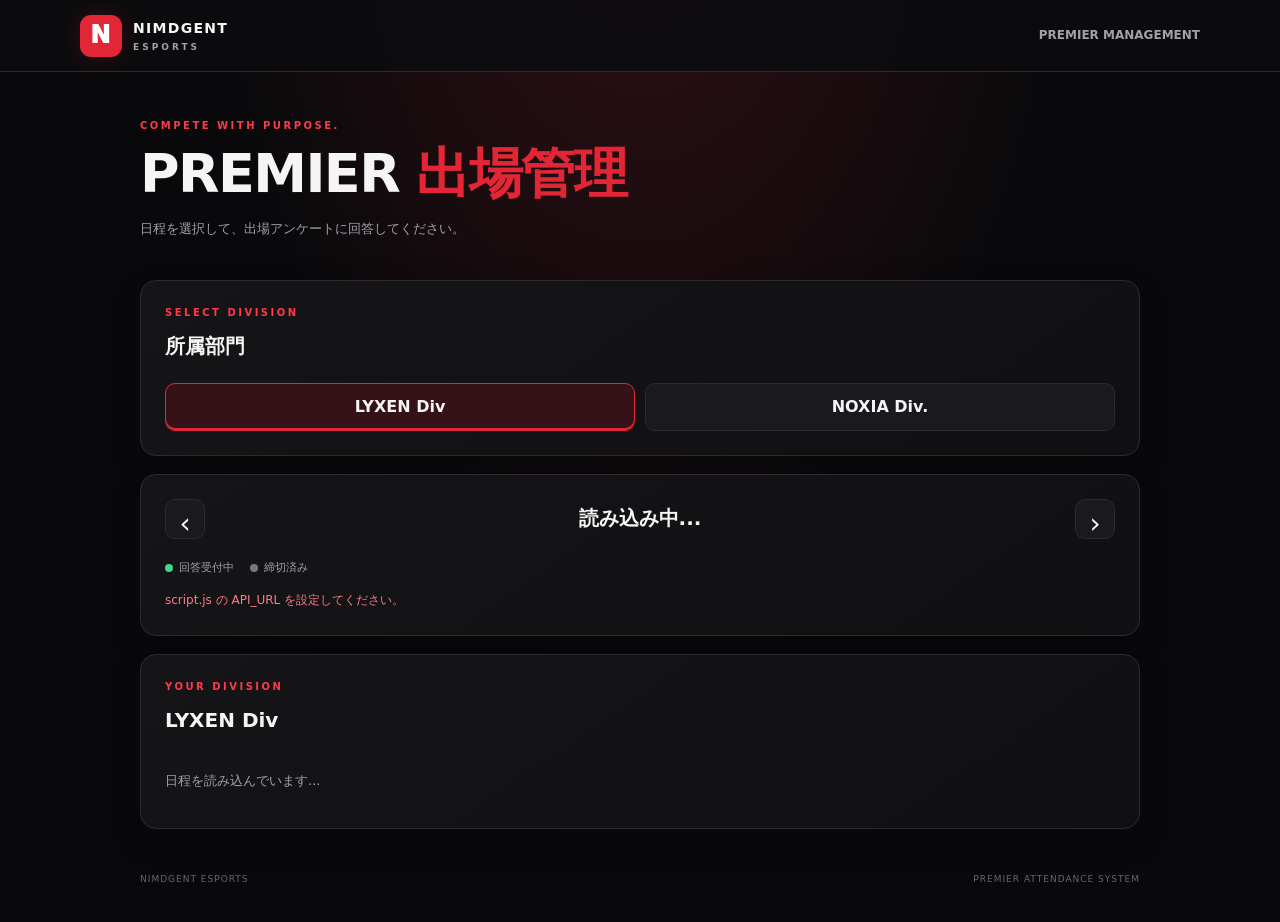
==== index.html @ 11daa6f7 "Add files via upload" ====
<!DOCTYPE html>
<html lang="ja">
<head>
  <meta charset="UTF-8">
  <meta name="viewport" content="width=device-width, initial-scale=1">
  <meta name="theme-color" content="#0a0a0c">
  <meta name="description" content="Nimdgent Esports PREMIER 出場管理">
  <title>PREMIER | Nimdgent Esports</title>
  <link rel="stylesheet" href="style.css">
</head>
<body>
  <header class="site-header">
    <a class="brand" href="index.html">
      <span class="brand-mark">N</span>
      <span>NIMDGENT <small>ESPORTS</small></span>
    </a>
    <span class="header-label">PREMIER MANAGEMENT</span>
  </header>

  <main class="container">
    <section class="hero">
      <p class="eyebrow">COMPETE WITH PURPOSE.</p>
      <h1>PREMIER <span>出場管理</span></h1>
      <p class="muted">日程を選択して、出場アンケートに回答してください。</p>
    </section>

    <section class="panel">
      <div class="section-heading">
        <div>
          <p class="eyebrow">SELECT DIVISION</p>
          <h2>所属部門</h2>
        </div>
      </div>
      <div class="division-tabs">
        <button class="division-tab active" data-team="LYXEN Div">LYXEN Div</button>
        <button class="division-tab" data-team="NOXIA Div.">NOXIA Div.</button>
      </div>
    </section>

    <section class="panel">
      <div class="calendar-top">
        <button id="prevMonth" class="icon-button" aria-label="前の月">‹</button>
        <h2 id="monthTitle">読み込み中...</h2>
        <button id="nextMonth" class="icon-button" aria-label="次の月">›</button>
      </div>
      <div class="calendar-legend">
        <span><i class="legend-dot open"></i>回答受付中</span>
        <span><i class="legend-dot closed"></i>締切済み</span>
      </div>
      <div class="calendar-grid" id="calendar">
        <div class="loading">日程を読み込んでいます...</div>
      </div>
      <div id="calendarMessage" class="message" aria-live="polite"></div>
    </section>

    <section class="panel">
      <div class="section-heading">
        <div>
          <p class="eyebrow">YOUR DIVISION</p>
          <h2 id="teamHeading">LYXEN Div</h2>
        </div>
      </div>
      <div id="eventList" class="event-list">
        <p class="muted">日程を読み込んでいます...</p>
      </div>
    </section>

    <footer class="footer">
      <span>NIMDGENT ESPORTS</span>
      <span>PREMIER ATTENDANCE SYSTEM</span>
    </footer>
  </main>

  <script src="script.js"></script>
</body>
</html>
---- style.css ----
:root {
  color-scheme: dark;
  --bg: #09090b;
  --panel: #121215;
  --panel-2: #19191e;
  --line: #2b2b31;
  --red: #e32636;
  --red-hover: #ff394a;
  --text: #f5f5f6;
  --muted: #a1a1aa;
  --green: #45d483;
  --radius: 16px;
}

* { box-sizing: border-box; }

body {
  margin: 0;
  background:
    radial-gradient(ellipse at 50% -20%, #351015 0, transparent 48%),
    var(--bg);
  color: var(--text);
  font-family: Inter, "Noto Sans JP", system-ui, sans-serif;
  line-height: 1.65;
  min-height: 100vh;
}

button, input, select, textarea { font: inherit; }
button, a { -webkit-tap-highlight-color: transparent; }
a { color: inherit; text-decoration: none; }

.site-header {
  min-height: 72px;
  padding: 14px max(22px, calc((100vw - 1120px) / 2));
  display: flex;
  align-items: center;
  justify-content: space-between;
  gap: 16px;
  border-bottom: 1px solid var(--line);
  background: #0b0b0deF;
}

.brand {
  display: flex;
  align-items: center;
  gap: 11px;
  font-size: 14px;
  font-weight: 900;
  letter-spacing: 1.3px;
}

.brand small {
  display: block;
  color: var(--muted);
  font-size: 9px;
  letter-spacing: 3px;
}

.brand-mark {
  display: grid;
  place-items: center;
  width: 42px;
  height: 42px;
  border-radius: 11px;
  background: var(--red);
  color: white;
  font-size: 24px;
  font-weight: 1000;
  box-shadow: 0 0 24px #e3263630;
}

.header-label, .back-link {
  color: var(--muted);
  font-size: 12px;
  font-weight: 700;
}

.container {
  width: min(100% - 32px, 1000px);
  margin: 0 auto;
}

.narrow { max-width: 650px; }

.hero { padding: 46px 0 28px; }

.eyebrow {
  margin: 0 0 8px;
  color: var(--red-hover);
  font-size: 10px;
  font-weight: 900;
  letter-spacing: 2.5px;
}

h1 {
  margin: 0;
  font-size: clamp(32px, 6vw, 54px);
  line-height: 1.15;
  letter-spacing: -1.6px;
}

h1 span { color: var(--red); }
h2 { margin: 0; font-size: 20px; }
h3 { margin: 0; font-size: 16px; }

.muted { color: var(--muted); font-size: 13px; }

.panel {
  margin-bottom: 18px;
  padding: 24px;
  border: 1px solid var(--line);
  border-radius: var(--radius);
  background: linear-gradient(145deg, #151518, #101013);
  box-shadow: 0 12px 35px #00000020;
}

.section-heading {
  display: flex;
  align-items: center;
  justify-content: space-between;
  gap: 14px;
  margin-bottom: 20px;
}

.division-tabs {
  display: grid;
  grid-template-columns: 1fr 1fr;
  gap: 10px;
}

.division-tab, .icon-button, .secondary-button {
  cursor: pointer;
  border: 1px solid var(--line);
  background: var(--panel-2);
  color: var(--text);
  border-radius: 10px;
  transition: .2s ease;
}

.division-tab {
  min-height: 48px;
  padding: 10px;
  font-weight: 800;
}

.division-tab:hover, .secondary-button:hover {
  border-color: var(--red);
}

.division-tab.active {
  background: #351217;
  border-color: var(--red);
  box-shadow: inset 0 -2px var(--red);
}

.calendar-top {
  display: flex;
  align-items: center;
  justify-content: space-between;
  gap: 14px;
  margin-bottom: 20px;
}

.icon-button {
  width: 40px;
  height: 40px;
  font-size: 28px;
}

.icon-button:hover { background: #351217; }

.calendar-legend {
  display: flex;
  flex-wrap: wrap;
  gap: 16px;
  margin-bottom: 14px;
  color: var(--muted);
  font-size: 11px;
}

.calendar-legend span {
  display: flex;
  align-items: center;
  gap: 6px;
}

.legend-dot {
  width: 8px;
  height: 8px;
  border-radius: 50%;
  background: var(--green);
}

.legend-dot.closed { background: #777780; }

.calendar-grid {
  display: grid;
  grid-template-columns: repeat(7, minmax(0, 1fr));
  gap: 5px;
}

.weekday {
  padding: 8px 0;
  color: var(--muted);
  text-align: center;
  font-size: 11px;
  font-weight: 800;
}

.day-cell {
  position: relative;
  display: flex;
  flex-direction: column;
  align-items: center;
  gap: 5px;
  min-width: 0;
  min-height: 74px;
  padding: 9px 2px;
  border: 1px solid var(--line);
  border-radius: 9px;
  background: #101013;
  color: var(--text);
  text-align: center;
}

button.day-cell { cursor: pointer; }
button.day-cell:hover { border-color: var(--red); }
.day-cell.empty { border-color: transparent; background: transparent; }
.day-cell.has-event { background: #271014; border-color: #7c202b; }
.day-cell.is-closed { background: #17171a; }
.day-cell.selected { outline: 2px solid var(--red); outline-offset: -2px; }
.day-cell.today .day-number { color: var(--red-hover); }
.day-number { font-size: 13px; font-weight: 800; }

.day-indicator {
  max-width: 100%;
  padding: 2px 4px;
  border-radius: 4px;
  background: #e3263620;
  color: #ff7b85;
  font-size: 9px;
  overflow-wrap: anywhere;
}

.event-list { display: grid; gap: 10px; }

.event-card {
  display: flex;
  align-items: center;
  justify-content: space-between;
  gap: 12px;
  padding: 16px;
  border: 1px solid var(--line);
  border-radius: 12px;
  background: #0e0e11;
}

.event-card p { margin: 5px 0 0; color: var(--muted); font-size: 12px; }

.event-card .primary-button { width: auto; padding: 10px 14px; }

.status-pill {
  display: inline-flex;
  margin-bottom: 14px;
  padding: 5px 10px;
  border: 1px solid #246d46;
  border-radius: 999px;
  background: #153523;
  color: #8ff0b8;
  font-size: 11px;
  font-weight: 800;
}

.status-pill.closed {
  border-color: #45454c;
  background: #26262b;
  color: #b4b4bd;
}

.team-label { color: var(--red-hover); font-weight: 800; }

.event-details {
  display: grid;
  gap: 10px;
  margin: 20px 0 26px;
}

.event-details div {
  display: flex;
  justify-content: space-between;
  gap: 16px;
  padding: 12px 0;
  border-bottom: 1px solid var(--line);
  font-size: 13px;
}

.event-details span { color: var(--muted); }
.event-details strong { text-align: right; }

form > label, fieldset legend, .form-label {
  display: block;
  margin-bottom: 8px;
  font-size: 13px;
  font-weight: 800;
}

input:not([type="radio"]):not([type="checkbox"]),
select, textarea {
  width: 100%;
  min-height: 46px;
  margin-bottom: 20px;
  padding: 11px 13px;
  border: 1px solid #393940;
  border-radius: 9px;
  outline: none;
  background: #0b0b0e;
  color: var(--text);
}

input:focus, select:focus, textarea:focus {
  border-color: var(--red);
  box-shadow: 0 0 0 3px #e326361c;
}

fieldset { padding: 0; margin: 0 0 22px; border: 0; }

.choice {
  display: flex;
  align-items: center;
  gap: 12px;
  margin-top: 9px;
  padding: 14px;
  border: 1px solid var(--line);
  border-radius: 10px;
  background: #0e0e11;
  cursor: pointer;
}

.choice:has(input:checked) {
  border-color: var(--red);
  background: #2a1115;
}

.choice input { accent-color: var(--red); }

.primary-button {
  display: inline-flex;
  justify-content: center;
  align-items: center;
  width: 100%;
  min-height: 47px;
  padding: 12px 18px;
  border: 1px solid var(--red);
  border-radius: 10px;
  background: var(--red);
  color: white;
  font-weight: 900;
  cursor: pointer;
  transition: .2s ease;
}

.primary-button:hover {
  background: var(--red-hover);
  box-shadow: 0 0 24px #e3263630;
}

.primary-button:disabled { opacity: .55; cursor: wait; }

.secondary-button { padding: 10px 14px; font-weight: 800; }
.danger-button { border-color: #74212a; color: #ff818b; }

.message { min-height: 20px; color: var(--muted); font-size: 12px; }
.message.error { color: #ff7b85; }
.message.success { color: #75e5a2; }
.loading { grid-column: 1 / -1; padding: 24px 0; color: var(--muted); text-align: center; }

.footer {
  display: flex;
  justify-content: space-between;
  gap: 12px;
  padding: 25px 0 35px;
  color: #66666e;
  font-size: 9px;
  letter-spacing: 1px;
}

.admin-event {
  display: grid;
  grid-template-columns: 1fr auto;
  gap: 14px;
  padding: 16px 0;
  border-bottom: 1px solid var(--line);
}

.admin-actions { display: flex; flex-wrap: wrap; gap: 8px; }
.admin-form { display: grid; grid-template-columns: 1fr 1fr; gap: 0 14px; }
.admin-form .full { grid-column: 1 / -1; }
.checkbox-row { display: flex; align-items: center; gap: 10px; margin-bottom: 18px; font-size: 13px; }
.checkbox-row input { accent-color: var(--red); }

@media (max-width: 600px) {
  .site-header { min-height: 62px; padding: 10px 16px; }
  .header-label { display: none; }
  .container { width: min(100% - 22px, 1000px); }
  .hero { padding: 32px 0 22px; }
  .panel { padding: 17px; border-radius: 13px; }
  .calendar-grid { gap: 3px; }
  .day-cell { min-height: 59px; padding: 7px 1px; }
  .day-indicator { font-size: 8px; }
  .event-card { align-items: flex-start; flex-direction: column; }
  .event-card .primary-button { width: 100%; }
  .admin-form { grid-template-columns: 1fr; }
  .admin-form .full { grid-column: auto; }
  .admin-event { grid-template-columns: 1fr; }
  .footer { flex-direction: column; }
}
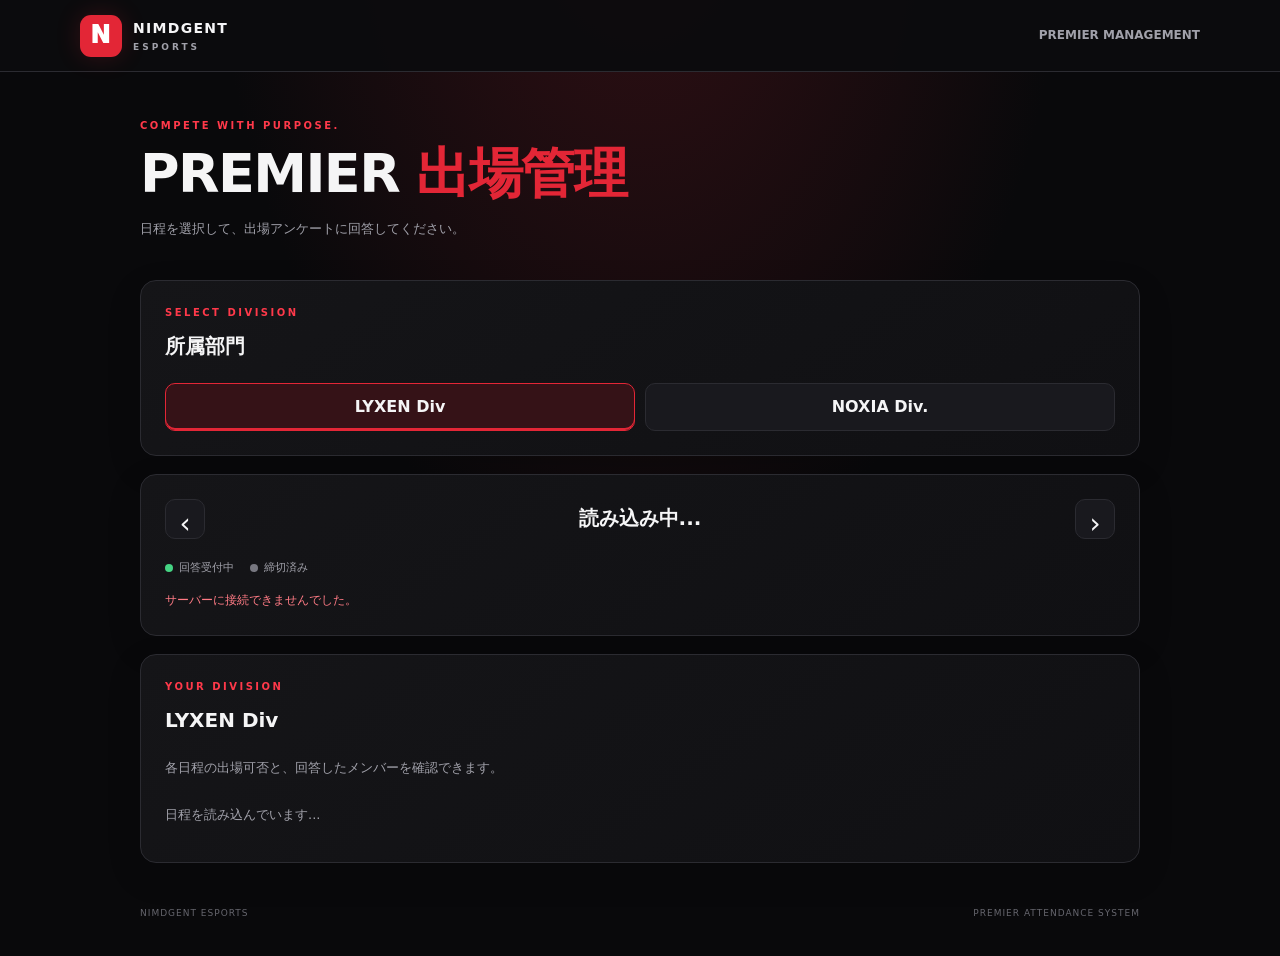
==== commit 7080d544: "Update index.html" ====
--- a/index.html
+++ b/index.html
@@ -44,13 +44,16 @@
         <h2 id="monthTitle">読み込み中...</h2>
         <button id="nextMonth" class="icon-button" aria-label="次の月">›</button>
       </div>
+
       <div class="calendar-legend">
         <span><i class="legend-dot open"></i>回答受付中</span>
         <span><i class="legend-dot closed"></i>締切済み</span>
       </div>
+
       <div class="calendar-grid" id="calendar">
         <div class="loading">日程を読み込んでいます...</div>
       </div>
+
       <div id="calendarMessage" class="message" aria-live="polite"></div>
     </section>
 
@@ -61,6 +64,11 @@
           <h2 id="teamHeading">LYXEN Div</h2>
         </div>
       </div>
+
+      <p class="muted">
+        各日程の出場可否と、回答したメンバーを確認できます。
+      </p>
+
       <div id="eventList" class="event-list">
         <p class="muted">日程を読み込んでいます...</p>
       </div>
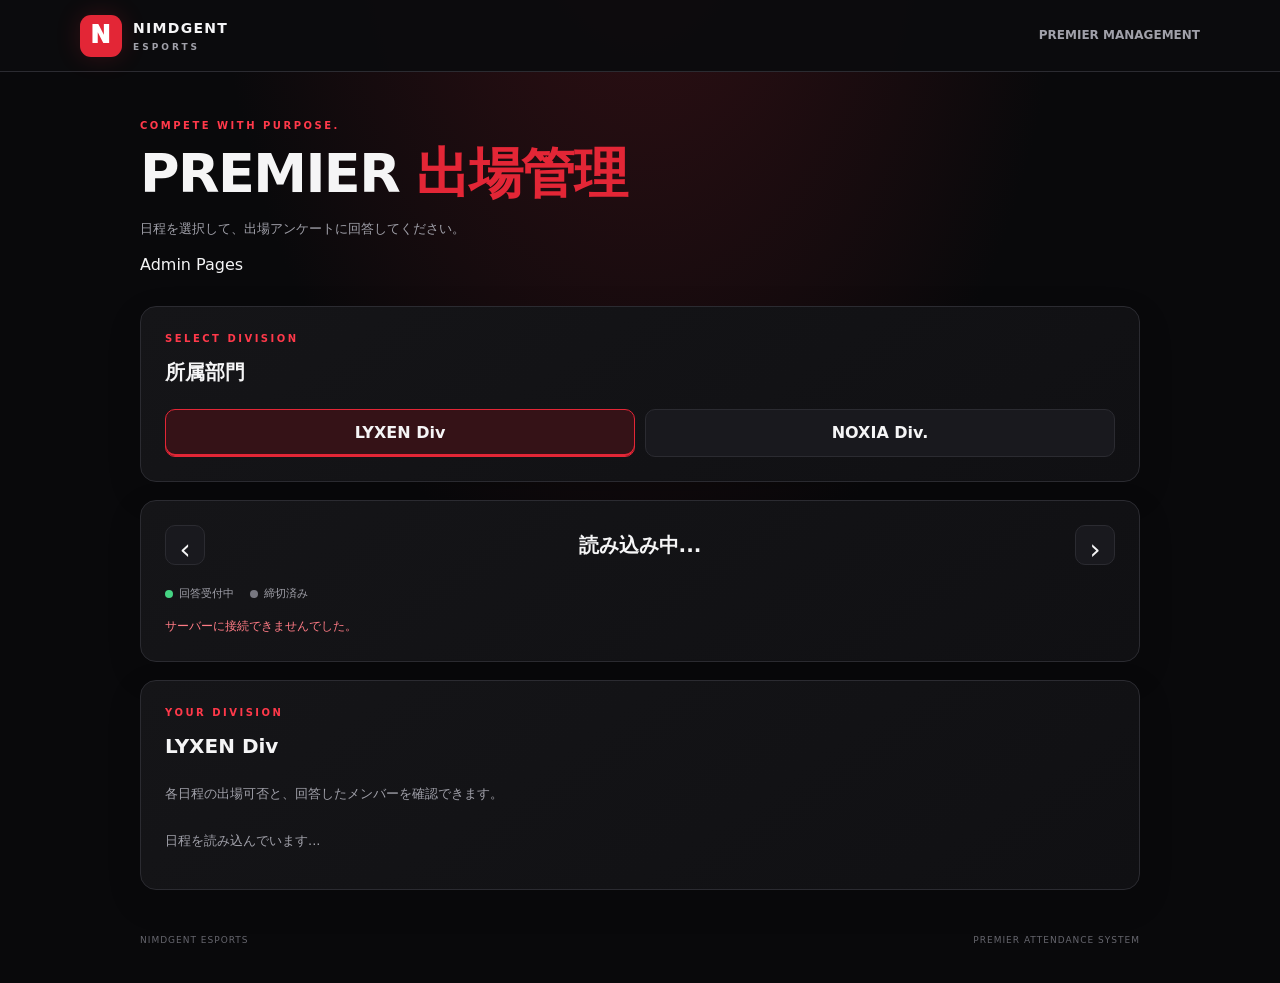
==== commit 0804dc25: "Update index.html" ====
--- a/index.html
+++ b/index.html
@@ -23,6 +23,7 @@
       <p class="eyebrow">COMPETE WITH PURPOSE.</p>
       <h1>PREMIER <span>出場管理</span></h1>
       <p class="muted">日程を選択して、出場アンケートに回答してください。</p>
+      <a href="https://nidmegent.github.io/playerhub.app/admin.html" rel="noopener">Admin Pages</a>
     </section>
 
     <section class="panel">
--- a/style.css
+++ b/style.css
@@ -15,6 +15,8 @@
 
 * { box-sizing: border-box; }
 
+[hidden] { display: none !important; }
+
 body {
   margin: 0;
   background:
@@ -38,7 +40,7 @@
   justify-content: space-between;
   gap: 16px;
   border-bottom: 1px solid var(--line);
-  background: #0b0b0deF;
+  background: #0b0b0def;
 }
 
 .brand {
@@ -76,6 +78,8 @@
   font-weight: 700;
 }
 
+.back-link:hover { color: var(--red-hover); }
+
 .container {
   width: min(100% - 32px, 1000px);
   margin: 0 auto;
@@ -224,12 +228,11 @@
   text-align: center;
 }
 
-button.day-cell { cursor: pointer; }
-button.day-cell:hover { border-color: var(--red); }
+.day-cell[role="button"] { cursor: pointer; }
+.day-cell[role="button"]:hover { border-color: var(--red); }
 .day-cell.empty { border-color: transparent; background: transparent; }
 .day-cell.has-event { background: #271014; border-color: #7c202b; }
 .day-cell.is-closed { background: #17171a; }
-.day-cell.selected { outline: 2px solid var(--red); outline-offset: -2px; }
 .day-cell.today .day-number { color: var(--red-hover); }
 .day-number { font-size: 13px; font-weight: 800; }
 
@@ -254,11 +257,68 @@
   border: 1px solid var(--line);
   border-radius: 12px;
   background: #0e0e11;
-}
-
-.event-card p { margin: 5px 0 0; color: var(--muted); font-size: 12px; }
-
-.event-card .primary-button { width: auto; padding: 10px 14px; }
+  min-width: 0;
+}
+
+.event-card p {
+  margin: 5px 0 0;
+  color: var(--muted);
+  font-size: 12px;
+}
+
+.event-card .primary-button {
+  width: auto;
+  padding: 10px 14px;
+  flex-shrink: 0;
+}
+
+.event-card-stack {
+  display: grid;
+  grid-template-columns: minmax(0, 1fr) auto;
+  align-items: start;
+}
+
+.event-card-main { min-width: 0; }
+
+.event-card-stack > .attendance-summary {
+  grid-column: 1 / -1;
+  width: 100%;
+}
+
+.attendance-summary {
+  display: grid;
+  grid-template-columns: repeat(3, minmax(0, 1fr));
+  gap: 8px;
+  margin-top: 8px;
+}
+
+.attendance-group {
+  min-width: 0;
+  padding: 11px;
+  border: 1px solid var(--line);
+  border-radius: 9px;
+  background: #141418;
+}
+
+.attendance-group strong {
+  display: block;
+  font-size: 12px;
+  line-height: 1.5;
+  overflow-wrap: anywhere;
+}
+
+.attendance-group p {
+  margin: 7px 0 0;
+  color: #d4d4d8;
+  font-size: 12px;
+  overflow-wrap: anywhere;
+  word-break: break-word;
+}
+
+.attendance-empty {
+  grid-column: 1 / -1;
+  margin: 0;
+}
 
 .status-pill {
   display: inline-flex;
@@ -323,7 +383,11 @@
   box-shadow: 0 0 0 3px #e326361c;
 }
 
-fieldset { padding: 0; margin: 0 0 22px; border: 0; }
+fieldset {
+  padding: 0;
+  margin: 0 0 22px;
+  border: 0;
+}
 
 .choice {
   display: flex;
@@ -365,15 +429,37 @@
   box-shadow: 0 0 24px #e3263630;
 }
 
-.primary-button:disabled { opacity: .55; cursor: wait; }
-
-.secondary-button { padding: 10px 14px; font-weight: 800; }
-.danger-button { border-color: #74212a; color: #ff818b; }
-
-.message { min-height: 20px; color: var(--muted); font-size: 12px; }
+.primary-button:disabled {
+  opacity: .55;
+  cursor: not-allowed;
+  box-shadow: none;
+}
+
+.secondary-button {
+  padding: 10px 14px;
+  font-weight: 800;
+}
+
+.danger-button {
+  border-color: #74212a;
+  color: #ff818b;
+}
+
+.message {
+  min-height: 20px;
+  color: var(--muted);
+  font-size: 12px;
+}
+
 .message.error { color: #ff7b85; }
 .message.success { color: #75e5a2; }
-.loading { grid-column: 1 / -1; padding: 24px 0; color: var(--muted); text-align: center; }
+
+.loading {
+  grid-column: 1 / -1;
+  padding: 24px 0;
+  color: var(--muted);
+  text-align: center;
+}
 
 .footer {
   display: flex;
@@ -387,31 +473,82 @@
 
 .admin-event {
   display: grid;
-  grid-template-columns: 1fr auto;
+  grid-template-columns: minmax(0, 1fr) auto;
   gap: 14px;
   padding: 16px 0;
   border-bottom: 1px solid var(--line);
 }
 
-.admin-actions { display: flex; flex-wrap: wrap; gap: 8px; }
-.admin-form { display: grid; grid-template-columns: 1fr 1fr; gap: 0 14px; }
+.admin-actions {
+  display: flex;
+  flex-wrap: wrap;
+  gap: 8px;
+}
+
+.admin-form {
+  display: grid;
+  grid-template-columns: 1fr 1fr;
+  gap: 0 14px;
+}
+
 .admin-form .full { grid-column: 1 / -1; }
-.checkbox-row { display: flex; align-items: center; gap: 10px; margin-bottom: 18px; font-size: 13px; }
+
+.checkbox-row {
+  display: flex;
+  align-items: center;
+  gap: 10px;
+  margin-bottom: 18px;
+  font-size: 13px;
+}
+
 .checkbox-row input { accent-color: var(--red); }
 
 @media (max-width: 600px) {
-  .site-header { min-height: 62px; padding: 10px 16px; }
+  .site-header {
+    min-height: 62px;
+    padding: 10px 16px;
+  }
+
   .header-label { display: none; }
   .container { width: min(100% - 22px, 1000px); }
   .hero { padding: 32px 0 22px; }
   .panel { padding: 17px; border-radius: 13px; }
   .calendar-grid { gap: 3px; }
-  .day-cell { min-height: 59px; padding: 7px 1px; }
+
+  .day-cell {
+    min-height: 59px;
+    padding: 7px 1px;
+  }
+
   .day-indicator { font-size: 8px; }
-  .event-card { align-items: flex-start; flex-direction: column; }
+
+  .event-card:not(.event-card-stack) {
+    align-items: flex-start;
+    flex-direction: column;
+  }
+
   .event-card .primary-button { width: 100%; }
+
+  .event-card-stack {
+    grid-template-columns: minmax(0, 1fr);
+  }
+
+  .event-card-stack > .primary-button {
+    width: 100%;
+  }
+
+  .attendance-summary {
+    grid-template-columns: 1fr;
+  }
+
+  .attendance-group {
+    padding: 12px;
+  }
+
   .admin-form { grid-template-columns: 1fr; }
   .admin-form .full { grid-column: auto; }
+
   .admin-event { grid-template-columns: 1fr; }
+
   .footer { flex-direction: column; }
 }
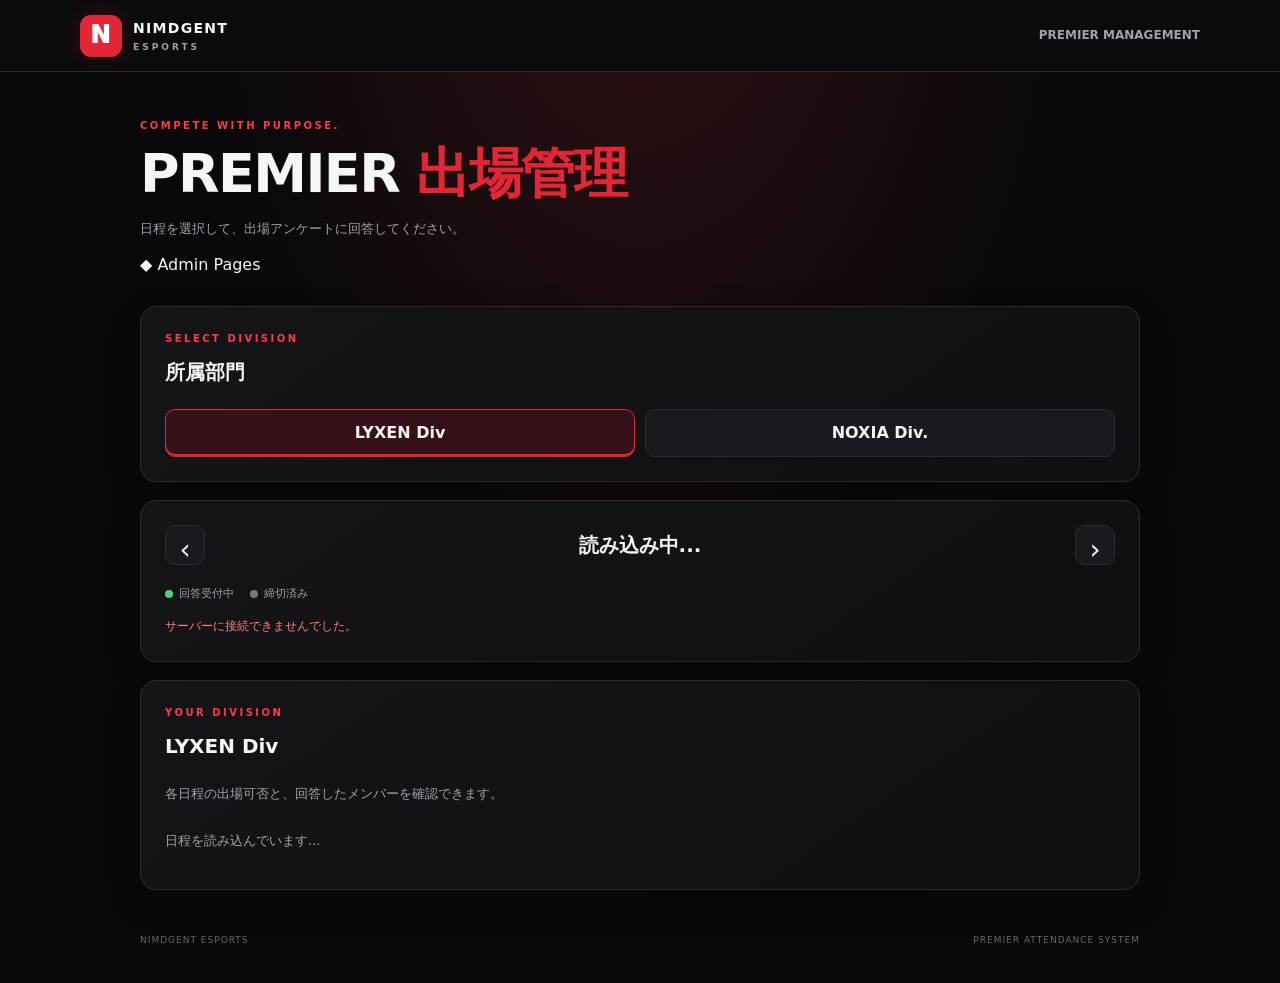
==== commit b8ced2d2: "Update index.html" ====
--- a/index.html
+++ b/index.html
@@ -23,7 +23,7 @@
       <p class="eyebrow">COMPETE WITH PURPOSE.</p>
       <h1>PREMIER <span>出場管理</span></h1>
       <p class="muted">日程を選択して、出場アンケートに回答してください。</p>
-      <a href="https://nidmegent.github.io/playerhub.app/admin.html" rel="noopener">Admin Pages</a>
+      <a href="https://nidmegent.github.io/playerhub.app/admin.html" rel="noopener">◆ Admin Pages</a>
     </section>
 
     <section class="panel">
